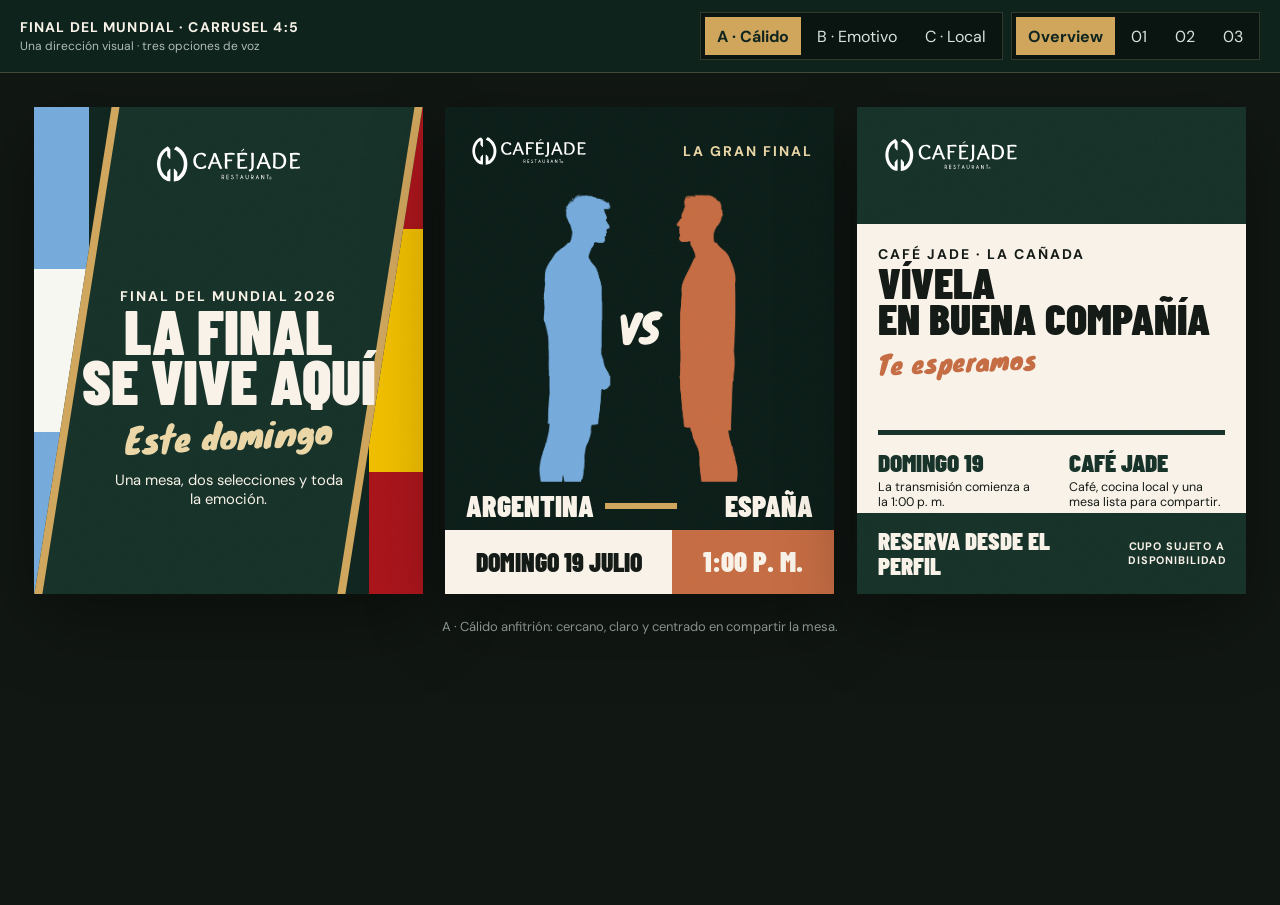
==== opendesign/mockups/mundial-final-argentina-espana/index.html @ 608eb957 "Add Cafe Jade World Cup final carousel" ====
<!DOCTYPE html>
<html lang="es">
<head>
  <meta charset="UTF-8" />
  <meta name="viewport" content="width=device-width, initial-scale=1.0" />
  <title>Café Jade — Final del Mundial</title>
  <link rel="icon" type="image/svg+xml" href="../../../favicon.svg" />
  <link rel="preconnect" href="https://fonts.googleapis.com" />
  <link rel="preconnect" href="https://fonts.gstatic.com" crossorigin />
  <link href="https://fonts.googleapis.com/css2?family=Barlow+Condensed:ital,wght@0,600;0,700;0,800;0,900;1,800&family=DM+Sans:wght@500;600;700&family=Knewave&display=swap" rel="stylesheet" />
  <link rel="stylesheet" href="../../design-systems/cafe-jade-campaigns/tokens/colors_and_type.css" />
  <style>
    * { box-sizing: border-box; }
    html { background: #111713; }
    body { margin: 0; color: #f8f2e8; background: #111713; font-family: var(--font-body); }
    button { font: inherit; }
    .review-bar {
      position: sticky;
      top: 0;
      z-index: 20;
      display: flex;
      align-items: center;
      justify-content: space-between;
      gap: 20px;
      min-height: 68px;
      padding: 12px 20px;
      background: rgba(16, 37, 31, 0.96);
      border-bottom: 1px solid rgba(234, 214, 166, 0.22);
      backdrop-filter: blur(14px);
    }
    .review-title { display: grid; gap: 2px; }
    .review-title strong { font-size: 14px; letter-spacing: 0.08em; text-transform: uppercase; }
    .review-title span { color: #aebcb4; font-size: 12px; }
    .controls { display: flex; align-items: center; justify-content: flex-end; gap: 8px; flex-wrap: wrap; }
    .control-group { display: flex; gap: 4px; padding: 4px; background: #0a1511; border: 1px solid rgba(234, 214, 166, 0.18); }
    .controls button {
      min-height: 38px;
      padding: 8px 12px;
      border: 0;
      color: #d8e1dc;
      background: transparent;
      cursor: pointer;
    }
    .controls button:hover { color: #fffaf4; background: #265241; }
    .controls button.is-active { color: #10251f; background: #d0a65d; font-weight: 700; }
    main { min-height: calc(100vh - 68px); padding: 34px; overflow: auto; }
    .stage { display: grid; grid-template-columns: repeat(3, minmax(280px, 1fr)); gap: 22px; max-width: 1360px; margin: 0 auto; }
    .stage[data-view="single"] { display: flex; justify-content: center; }
    .stage[data-view="single"] .slide { display: none; width: min(78vw, 720px); }
    .stage[data-view="single"] .slide.is-selected { display: block; }
    .slide {
      position: relative;
      isolation: isolate;
      container-type: inline-size;
      width: 100%;
      aspect-ratio: 4 / 5;
      overflow: hidden;
      background: var(--jade-950);
      box-shadow: 0 24px 70px rgba(0, 0, 0, 0.35);
    }
    .slide::after {
      content: "";
      position: absolute;
      inset: 0;
      z-index: 8;
      pointer-events: none;
      opacity: 0.14;
      background-image: url("data:image/svg+xml,%3Csvg viewBox='0 0 160 160' xmlns='http://www.w3.org/2000/svg'%3E%3Cfilter id='n'%3E%3CfeTurbulence type='fractalNoise' baseFrequency='.78' numOctaves='3' stitchTiles='stitch'/%3E%3C/filter%3E%3Crect width='100%25' height='100%25' filter='url(%23n)' opacity='.48'/%3E%3C/svg%3E");
      mix-blend-mode: soft-light;
    }
    .safe { position: absolute; inset: 5.5%; z-index: 4; }
    .brand-logo { display: block; width: 38%; min-width: 126px; height: auto; }
    .kicker { font-size: 3.6cqw; font-weight: 700; letter-spacing: 0.14em; text-transform: uppercase; }
    .display { margin: 0; font-family: var(--font-display); font-weight: 900; letter-spacing: 0; text-transform: uppercase; }
    .gesture { font-family: var(--font-gesture); font-weight: 400; letter-spacing: 0; }
    .rule { width: 72px; height: 6px; background: var(--gold-500); }

    .slide-1 { background: var(--jade-950); }
    .slide-1 .flag-edge { position: absolute; top: 0; bottom: 0; width: 14%; z-index: 1; }
    .slide-1 .flag-edge.arg { left: 0; background: repeating-linear-gradient(to bottom, #75aadb 0 33.33%, #f7f7f1 33.33% 66.66%, #75aadb 66.66% 100%); }
    .slide-1 .flag-edge.esp { right: 0; background: linear-gradient(to bottom, #aa151b 0 25%, #f1bf00 25% 75%, #aa151b 75% 100%); }
    .slide-1 .diagonal { position: absolute; inset: -8% 10%; z-index: 2; background: var(--jade-900); transform: skewX(-9deg); border-left: 8px solid var(--gold-500); border-right: 8px solid var(--gold-500); }
    .slide-1 .safe { display: flex; flex-direction: column; align-items: center; text-align: center; }
    .slide-1 .brand-logo { width: 46%; margin-top: 2%; }
    .slide-1 .copy { margin: auto 0 17%; }
    .slide-1 .display { font-size: 16cqw; line-height: 0.8; }
    .slide-1 .gesture { display: block; margin: 4% 0 1%; color: var(--gold-300); font-size: 8.8cqw; line-height: 1; transform: rotate(-3deg); }
    .slide-1 .subline { max-width: 74%; margin: 6% auto 0; font-size: 3.8cqw; line-height: 1.25; }
    body[data-tone="local"] .slide-1 .display { font-size: 14.8cqw; }

    .slide-2 { background: #0d1e19; }
    .slide-2 .topline { top: 5.5%; right: 5.5%; bottom: auto; left: 5.5%; display: flex; align-items: center; justify-content: space-between; height: 7%; }
    .slide-2 .brand-logo { width: 34%; }
    .slide-2 .match-label { color: var(--gold-300); }
    .match-stage { position: absolute; inset: 15% 0 23%; z-index: 2; overflow: hidden; }
    .silhouette {
      position: absolute;
      inset: 0;
      background: var(--argentina-blue);
      -webkit-mask: url("assets/photo-options/option-01-faceoff-cutout.png") center bottom / contain no-repeat;
      mask: url("assets/photo-options/option-01-faceoff-cutout.png") center bottom / contain no-repeat;
      filter: drop-shadow(0 0 5px rgba(208,166,93,0.42)) drop-shadow(0 16px 22px rgba(0,0,0,0.3));
    }
    .silhouette.argentina { clip-path: inset(0 50% 0 0); background: var(--argentina-blue); }
    .silhouette.espana { clip-path: inset(0 0 0 50%); background: var(--terracotta-500); }
    .versus { position: absolute; top: 49%; left: 50%; z-index: 4; color: var(--cream-100); font: 400 10cqw/1 var(--font-gesture); text-align: center; transform: translate(-50%, -50%) rotate(-5deg); }
    .teams { position: absolute; left: 0; right: 0; bottom: 13%; z-index: 5; display: grid; grid-template-columns: 1fr auto 1fr; align-items: center; gap: 3%; height: 10%; padding: 0 5.5%; background: #0d1e19; }
    .team { font: 900 7.6cqw/0.86 var(--font-display); text-transform: uppercase; }
    .team:last-child { text-align: right; }
    .date-strip { position: absolute; left: 0; right: 0; bottom: 0; z-index: 3; display: grid; grid-template-columns: 1.4fr 1fr; min-height: 13%; background: var(--cream-100); color: var(--ink-950); }
    .date-strip > div { display: flex; align-items: center; justify-content: center; padding: 3%; }
    .date-strip .date { font: 900 6.6cqw/0.9 var(--font-display); text-transform: uppercase; }
    .date-strip .time { color: var(--cream-100); background: var(--terracotta-500); font: 900 7.3cqw/0.9 var(--font-display); text-transform: uppercase; }

    .slide-3 { color: var(--ink-950); background: var(--cream-100); }
    .slide-3 .jade-band { position: absolute; inset: 0 0 auto; height: 24%; z-index: 1; background: var(--jade-900); }
    .slide-3 .brand-logo { position: relative; z-index: 4; width: 42%; }
    .slide-3 .copy { position: absolute; top: 28%; left: 5.5%; right: 5.5%; z-index: 4; }
    .slide-3 .display { max-width: 100%; font-size: 11.2cqw; line-height: 0.82; }
    body[data-tone="local"] .slide-3 .display { font-size: 8.6cqw; }
    .slide-3 .gesture { display: block; margin-top: 3%; color: var(--terracotta-500); font-size: 6.6cqw; line-height: 1; transform: rotate(-2deg); }
    .slide-3 .details { position: absolute; left: 5.5%; right: 5.5%; bottom: 17%; z-index: 4; display: grid; grid-template-columns: 1fr 1fr; gap: 10%; padding-top: 4%; border-top: 5px solid var(--jade-900); }
    .slide-3 .details strong { display: block; color: var(--jade-900); font: 900 6.5cqw/0.9 var(--font-display); text-transform: uppercase; }
    .slide-3 .details span { display: block; margin-top: 6px; font-size: 3.2cqw; line-height: 1.25; }
    .cta { position: absolute; left: 0; right: 0; bottom: 0; z-index: 4; display: flex; align-items: center; justify-content: space-between; min-height: 12%; padding: 4% 5.5%; color: var(--cream-100); background: var(--jade-900); }
    .cta strong { max-width: 64%; font: 900 6.4cqw/1 var(--font-display); text-transform: uppercase; }
    .cta span { max-width: 28%; font-size: 2.8cqw; font-weight: 700; letter-spacing: 0.08em; text-align: right; text-transform: uppercase; }
    .tone-note { max-width: 1360px; margin: 24px auto 0; color: #9ca9a2; font-size: 13px; text-align: center; }
    @media (max-width: 980px) {
      .review-bar { align-items: flex-start; flex-direction: column; }
      .controls { justify-content: flex-start; }
      main { padding: 20px; }
      .stage { grid-template-columns: 1fr; max-width: 620px; }
    }
  </style>
</head>
<body data-tone="warm">
  <header class="review-bar">
    <div class="review-title">
      <strong>Final del Mundial · Carrusel 4:5</strong>
      <span>Una dirección visual · tres opciones de voz</span>
    </div>
    <div class="controls">
      <div class="control-group" aria-label="Seleccionar voz">
        <button class="tone-button is-active" type="button" data-tone="warm">A · Cálido</button>
        <button class="tone-button" type="button" data-tone="bold">B · Emotivo</button>
        <button class="tone-button" type="button" data-tone="local">C · Local</button>
      </div>
      <div class="control-group" aria-label="Seleccionar vista">
        <button class="view-button is-active" type="button" data-view="overview">Overview</button>
        <button class="view-button" type="button" data-view="single" data-slide="1">01</button>
        <button class="view-button" type="button" data-view="single" data-slide="2">02</button>
        <button class="view-button" type="button" data-view="single" data-slide="3">03</button>
      </div>
    </div>
  </header>

  <main>
    <section class="stage" id="stage" data-view="overview">
      <article class="slide slide-1 is-selected" data-slide="1" data-export-width="1080" data-export-height="1350">
        <div class="flag-edge arg" aria-hidden="true"></div>
        <div class="flag-edge esp" aria-hidden="true"></div>
        <div class="diagonal" aria-hidden="true"></div>
        <div class="safe">
          <img class="brand-logo" src="../../design-systems/cafe-jade-campaigns/assets/logos/LogoCJ_Horizontal_Blanco.svg" alt="Café Jade Restaurant" />
          <div class="copy">
            <span class="kicker">Final del Mundial 2026</span>
            <h1 class="display" data-copy="slide1Title">LA FINAL<br />SE VIVE AQUÍ</h1>
            <span class="gesture" data-copy="slide1Gesture">Este domingo</span>
            <p class="subline" data-copy="slide1Body">Una mesa, dos selecciones y toda la emoción.</p>
          </div>
        </div>
      </article>

      <article class="slide slide-2" data-slide="2" data-export-width="1080" data-export-height="1350">
        <div class="safe topline">
          <img class="brand-logo" src="../../design-systems/cafe-jade-campaigns/assets/logos/LogoCJ_Horizontal_Blanco.svg" alt="Café Jade Restaurant" />
          <span class="kicker match-label">La gran final</span>
        </div>
        <div class="match-stage">
          <div class="silhouette argentina" role="img" aria-label="Silueta anónima de futbolista de Argentina"></div>
          <div class="versus">VS</div>
          <div class="silhouette espana" role="img" aria-label="Silueta anónima de futbolista de España"></div>
        </div>
        <div class="teams">
          <span class="team">ARGENTINA</span>
          <span class="rule" aria-hidden="true"></span>
          <span class="team">ESPAÑA</span>
        </div>
        <div class="date-strip">
          <div class="date">DOMINGO 19 JULIO</div>
          <div class="time">1:00 P. M.</div>
        </div>
      </article>

      <article class="slide slide-3" data-slide="3" data-export-width="1080" data-export-height="1350">
        <div class="jade-band" aria-hidden="true"></div>
        <div class="safe">
          <img class="brand-logo" src="../../design-systems/cafe-jade-campaigns/assets/logos/LogoCJ_Horizontal_Blanco.svg" alt="Café Jade Restaurant" />
        </div>
        <div class="copy">
          <span class="kicker">Café Jade · La Cañada</span>
          <h2 class="display" data-copy="slide3Title">VÍVELA<br />EN BUENA COMPAÑÍA</h2>
          <span class="gesture" data-copy="slide3Gesture">Te esperamos</span>
        </div>
        <div class="details">
          <div><strong>DOMINGO 19</strong><span>La transmisión comienza a la 1:00 p. m.</span></div>
          <div><strong>CAFÉ JADE</strong><span>Café, cocina local y una mesa lista para compartir.</span></div>
        </div>
        <div class="cta"><strong data-copy="cta">RESERVA DESDE EL PERFIL</strong><span>Cupo sujeto a disponibilidad</span></div>
      </article>
    </section>
    <p class="tone-note" id="toneNote">A · Cálido anfitrión: cercano, claro y centrado en compartir la mesa.</p>
  </main>

  <script>
    const copyByTone = {
      warm: {
        slide1Title: "LA FINAL<br />SE VIVE AQUÍ",
        slide1Gesture: "Este domingo",
        slide1Body: "Una mesa, dos selecciones y toda la emoción.",
        slide3Title: "VÍVELA<br />EN BUENA COMPAÑÍA",
        slide3Gesture: "Te esperamos",
        cta: "RESERVA DESDE EL PERFIL",
        note: "A · Cálido anfitrión: cercano, claro y centrado en compartir la mesa."
      },
      bold: {
        slide1Title: "SE JUEGA<br />LA GLORIA",
        slide1Gesture: "La final del mundo",
        slide1Body: "Noventa minutos. Dos campeones. Una sola copa.",
        slide3Title: "UNA FINAL ASÍ<br />SE VIVE JUNTOS",
        slide3Gesture: "Siente cada jugada",
        cta: "APARTA TU MESA",
        note: "B · Emotivo: más tensión deportiva y un llamado directo, sin caer en gritos ni clichés."
      },
      local: {
        slide1Title: "LA FINAL LLEGA<br />A LA CAÑADA",
        slide1Gesture: "Nos vemos en Jade",
        slide1Body: "El partido más esperado, con sabor de Chiapas.",
        slide3Title: "VEN POR EL PARTIDO<br />QUÉDATE POR LA SOBREMESA",
        slide3Gesture: "Aquí se comparte",
        cta: "RESERVA DESDE EL PERFIL",
        note: "C · Local: conecta el partido con La Cañada, la cocina y la sobremesa de Café Jade."
      }
    };
    const stage = document.getElementById("stage");
    const toneNote = document.getElementById("toneNote");
    document.querySelectorAll(".tone-button").forEach((button) => {
      button.addEventListener("click", () => {
        const tone = copyByTone[button.dataset.tone];
        document.body.dataset.tone = button.dataset.tone;
        document.querySelectorAll(".tone-button").forEach((item) => item.classList.toggle("is-active", item === button));
        document.querySelectorAll("[data-copy]").forEach((node) => { node.innerHTML = tone[node.dataset.copy]; });
        toneNote.textContent = tone.note;
      });
    });
    document.querySelectorAll(".view-button").forEach((button) => {
      button.addEventListener("click", () => {
        document.querySelectorAll(".view-button").forEach((item) => item.classList.toggle("is-active", item === button));
        stage.dataset.view = button.dataset.view;
        if (button.dataset.slide) {
          document.querySelectorAll(".slide").forEach((slide) => slide.classList.toggle("is-selected", slide.dataset.slide === button.dataset.slide));
        }
      });
    });
  </script>
</body>
</html>
---- opendesign/design-systems/cafe-jade-campaigns/tokens/colors_and_type.css ----
:root {
  --jade-950: #10251f;
  --jade-900: #173229;
  --jade-700: #265241;
  --jade-500: #3f735d;
  --cream-100: #f8f2e8;
  --paper-50: #fffaf4;
  --gold-500: #d0a65d;
  --gold-300: #ead6a6;
  --terracotta-500: #c56c43;
  --ink-950: #141a16;
  --argentina-blue: #75aadb;
  --spain-red: #aa151b;
  --spain-yellow: #f1bf00;
  --font-display: "Barlow Condensed", "Arial Narrow", sans-serif;
  --font-gesture: "Knewave", "Arial Black", sans-serif;
  --font-body: "DM Sans", sans-serif;
  --weight-heavy: 900;
  --weight-bold: 700;
  --surface-primary: var(--jade-950);
  --surface-paper: var(--cream-100);
  --text-primary: var(--paper-50);
  --text-dark: var(--ink-950);
  --accent-primary: var(--gold-500);
  --accent-warm: var(--terracotta-500);
  --h1: 9.5rem/0.82 var(--font-display);
  --h2: 5.5rem/0.9 var(--font-display);
  --body: 2rem/1.25 var(--font-body);
  --caption: 1.35rem/1.2 var(--font-body);
}
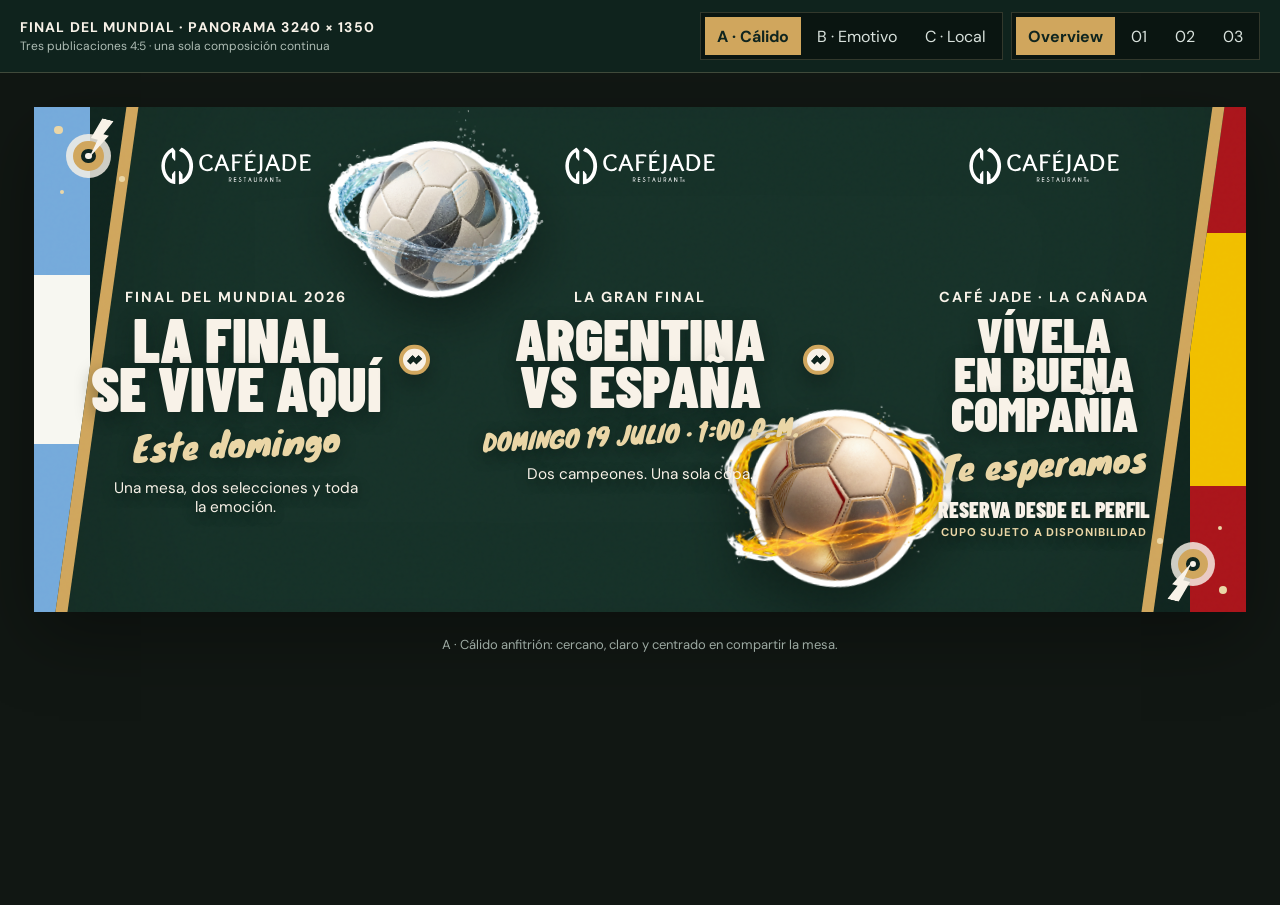
==== commit bd33c3a5: "Redesign World Cup carousel as panorama" ====
--- a/opendesign/mockups/mundial-final-argentina-espana/index.html
+++ b/opendesign/mockups/mundial-final-argentina-espana/index.html
@@ -12,8 +12,9 @@
   <style>
     * { box-sizing: border-box; }
     html { background: #111713; }
-    body { margin: 0; color: #f8f2e8; background: #111713; font-family: var(--font-body); }
+    body { margin: 0; color: var(--cream-100); background: #111713; font-family: var(--font-body); }
     button { font: inherit; }
+
     .review-bar {
       position: sticky;
       top: 0;
@@ -33,112 +34,133 @@
     .review-title span { color: #aebcb4; font-size: 12px; }
     .controls { display: flex; align-items: center; justify-content: flex-end; gap: 8px; flex-wrap: wrap; }
     .control-group { display: flex; gap: 4px; padding: 4px; background: #0a1511; border: 1px solid rgba(234, 214, 166, 0.18); }
-    .controls button {
-      min-height: 38px;
-      padding: 8px 12px;
-      border: 0;
-      color: #d8e1dc;
-      background: transparent;
-      cursor: pointer;
-    }
-    .controls button:hover { color: #fffaf4; background: #265241; }
-    .controls button.is-active { color: #10251f; background: #d0a65d; font-weight: 700; }
+    .controls button { min-height: 38px; padding: 8px 12px; border: 0; color: #d8e1dc; background: transparent; cursor: pointer; }
+    .controls button:hover { color: #fffaf4; background: var(--jade-700); }
+    .controls button.is-active { color: var(--jade-950); background: var(--gold-500); font-weight: 700; }
+
     main { min-height: calc(100vh - 68px); padding: 34px; overflow: auto; }
-    .stage { display: grid; grid-template-columns: repeat(3, minmax(280px, 1fr)); gap: 22px; max-width: 1360px; margin: 0 auto; }
-    .stage[data-view="single"] { display: flex; justify-content: center; }
-    .stage[data-view="single"] .slide { display: none; width: min(78vw, 720px); }
-    .stage[data-view="single"] .slide.is-selected { display: block; }
-    .slide {
+    .stage { width: 100%; max-width: 1620px; margin: 0 auto; overflow: hidden; box-shadow: 0 24px 70px rgba(0, 0, 0, 0.35); }
+    .stage[data-view="overview"] { aspect-ratio: 12 / 5; }
+    .stage[data-view="single"] { width: min(78vw, 720px); aspect-ratio: 4 / 5; }
+    .panorama {
       position: relative;
       isolation: isolate;
-      container-type: inline-size;
+      display: grid;
+      grid-template-columns: repeat(3, 1fr);
       width: 100%;
-      aspect-ratio: 4 / 5;
+      aspect-ratio: 12 / 5;
       overflow: hidden;
       background: var(--jade-950);
-      box-shadow: 0 24px 70px rgba(0, 0, 0, 0.35);
-    }
-    .slide::after {
+      transition: transform 260ms ease;
+    }
+    .stage[data-view="single"] .panorama { width: 300%; }
+    .stage[data-view="single"][data-selected="1"] .panorama { transform: translateX(0); }
+    .stage[data-view="single"][data-selected="2"] .panorama { transform: translateX(-33.333333%); }
+    .stage[data-view="single"][data-selected="3"] .panorama { transform: translateX(-66.666667%); }
+
+    .panorama::after {
       content: "";
       position: absolute;
       inset: 0;
       z-index: 8;
       pointer-events: none;
-      opacity: 0.14;
+      opacity: 0.12;
       background-image: url("data:image/svg+xml,%3Csvg viewBox='0 0 160 160' xmlns='http://www.w3.org/2000/svg'%3E%3Cfilter id='n'%3E%3CfeTurbulence type='fractalNoise' baseFrequency='.78' numOctaves='3' stitchTiles='stitch'/%3E%3C/filter%3E%3Crect width='100%25' height='100%25' filter='url(%23n)' opacity='.48'/%3E%3C/svg%3E");
       mix-blend-mode: soft-light;
     }
-    .safe { position: absolute; inset: 5.5%; z-index: 4; }
-    .brand-logo { display: block; width: 38%; min-width: 126px; height: auto; }
-    .kicker { font-size: 3.6cqw; font-weight: 700; letter-spacing: 0.14em; text-transform: uppercase; }
-    .display { margin: 0; font-family: var(--font-display); font-weight: 900; letter-spacing: 0; text-transform: uppercase; }
-    .gesture { font-family: var(--font-gesture); font-weight: 400; letter-spacing: 0; }
-    .rule { width: 72px; height: 6px; background: var(--gold-500); }
-
-    .slide-1 { background: var(--jade-950); }
-    .slide-1 .flag-edge { position: absolute; top: 0; bottom: 0; width: 14%; z-index: 1; }
-    .slide-1 .flag-edge.arg { left: 0; background: repeating-linear-gradient(to bottom, #75aadb 0 33.33%, #f7f7f1 33.33% 66.66%, #75aadb 66.66% 100%); }
-    .slide-1 .flag-edge.esp { right: 0; background: linear-gradient(to bottom, #aa151b 0 25%, #f1bf00 25% 75%, #aa151b 75% 100%); }
-    .slide-1 .diagonal { position: absolute; inset: -8% 10%; z-index: 2; background: var(--jade-900); transform: skewX(-9deg); border-left: 8px solid var(--gold-500); border-right: 8px solid var(--gold-500); }
-    .slide-1 .safe { display: flex; flex-direction: column; align-items: center; text-align: center; }
-    .slide-1 .brand-logo { width: 46%; margin-top: 2%; }
-    .slide-1 .copy { margin: auto 0 17%; }
-    .slide-1 .display { font-size: 16cqw; line-height: 0.8; }
-    .slide-1 .gesture { display: block; margin: 4% 0 1%; color: var(--gold-300); font-size: 8.8cqw; line-height: 1; transform: rotate(-3deg); }
-    .slide-1 .subline { max-width: 74%; margin: 6% auto 0; font-size: 3.8cqw; line-height: 1.25; }
-    body[data-tone="local"] .slide-1 .display { font-size: 14.8cqw; }
-
-    .slide-2 { background: #0d1e19; }
-    .slide-2 .topline { top: 5.5%; right: 5.5%; bottom: auto; left: 5.5%; display: flex; align-items: center; justify-content: space-between; height: 7%; }
-    .slide-2 .brand-logo { width: 34%; }
-    .slide-2 .match-label { color: var(--gold-300); }
-    .match-stage { position: absolute; inset: 15% 0 23%; z-index: 2; overflow: hidden; }
-    .silhouette {
-      position: absolute;
-      inset: 0;
-      background: var(--argentina-blue);
-      -webkit-mask: url("assets/photo-options/option-01-faceoff-cutout.png") center bottom / contain no-repeat;
-      mask: url("assets/photo-options/option-01-faceoff-cutout.png") center bottom / contain no-repeat;
-      filter: drop-shadow(0 0 5px rgba(208,166,93,0.42)) drop-shadow(0 16px 22px rgba(0,0,0,0.3));
-    }
-    .silhouette.argentina { clip-path: inset(0 50% 0 0); background: var(--argentina-blue); }
-    .silhouette.espana { clip-path: inset(0 0 0 50%); background: var(--terracotta-500); }
-    .versus { position: absolute; top: 49%; left: 50%; z-index: 4; color: var(--cream-100); font: 400 10cqw/1 var(--font-gesture); text-align: center; transform: translate(-50%, -50%) rotate(-5deg); }
-    .teams { position: absolute; left: 0; right: 0; bottom: 13%; z-index: 5; display: grid; grid-template-columns: 1fr auto 1fr; align-items: center; gap: 3%; height: 10%; padding: 0 5.5%; background: #0d1e19; }
-    .team { font: 900 7.6cqw/0.86 var(--font-display); text-transform: uppercase; }
-    .team:last-child { text-align: right; }
-    .date-strip { position: absolute; left: 0; right: 0; bottom: 0; z-index: 3; display: grid; grid-template-columns: 1.4fr 1fr; min-height: 13%; background: var(--cream-100); color: var(--ink-950); }
-    .date-strip > div { display: flex; align-items: center; justify-content: center; padding: 3%; }
-    .date-strip .date { font: 900 6.6cqw/0.9 var(--font-display); text-transform: uppercase; }
-    .date-strip .time { color: var(--cream-100); background: var(--terracotta-500); font: 900 7.3cqw/0.9 var(--font-display); text-transform: uppercase; }
-
-    .slide-3 { color: var(--ink-950); background: var(--cream-100); }
-    .slide-3 .jade-band { position: absolute; inset: 0 0 auto; height: 24%; z-index: 1; background: var(--jade-900); }
-    .slide-3 .brand-logo { position: relative; z-index: 4; width: 42%; }
-    .slide-3 .copy { position: absolute; top: 28%; left: 5.5%; right: 5.5%; z-index: 4; }
-    .slide-3 .display { max-width: 100%; font-size: 11.2cqw; line-height: 0.82; }
-    body[data-tone="local"] .slide-3 .display { font-size: 8.6cqw; }
-    .slide-3 .gesture { display: block; margin-top: 3%; color: var(--terracotta-500); font-size: 6.6cqw; line-height: 1; transform: rotate(-2deg); }
-    .slide-3 .details { position: absolute; left: 5.5%; right: 5.5%; bottom: 17%; z-index: 4; display: grid; grid-template-columns: 1fr 1fr; gap: 10%; padding-top: 4%; border-top: 5px solid var(--jade-900); }
-    .slide-3 .details strong { display: block; color: var(--jade-900); font: 900 6.5cqw/0.9 var(--font-display); text-transform: uppercase; }
-    .slide-3 .details span { display: block; margin-top: 6px; font-size: 3.2cqw; line-height: 1.25; }
-    .cta { position: absolute; left: 0; right: 0; bottom: 0; z-index: 4; display: flex; align-items: center; justify-content: space-between; min-height: 12%; padding: 4% 5.5%; color: var(--cream-100); background: var(--jade-900); }
-    .cta strong { max-width: 64%; font: 900 6.4cqw/1 var(--font-display); text-transform: uppercase; }
-    .cta span { max-width: 28%; font-size: 2.8cqw; font-weight: 700; letter-spacing: 0.08em; text-align: right; text-transform: uppercase; }
-    .tone-note { max-width: 1360px; margin: 24px auto 0; color: #9ca9a2; font-size: 13px; text-align: center; }
+    .flag-edge { position: absolute; top: 0; bottom: 0; z-index: 0; width: 4.6%; }
+    .flag-edge.argentina { left: 0; background: repeating-linear-gradient(to bottom, var(--argentina-blue) 0 33.33%, #f7f7f1 33.33% 66.66%, var(--argentina-blue) 66.66% 100%); }
+    .flag-edge.spain { right: 0; background: linear-gradient(to bottom, var(--spain-red) 0 25%, var(--spain-yellow) 25% 75%, var(--spain-red) 75% 100%); }
+    .diagonal-field {
+      position: absolute;
+      inset: -12% 4.7%;
+      z-index: 1;
+      background: var(--jade-900);
+      border-right: 12px solid var(--gold-500);
+      border-left: 12px solid var(--gold-500);
+      transform: skewX(-8deg);
+      box-shadow: inset 0 0 160px rgba(0, 0, 0, 0.16);
+    }
+    .ball-asset {
+      --sticker-stroke: 10px;
+      position: absolute;
+      z-index: 3;
+      aspect-ratio: 1;
+      pointer-events: none;
+      filter: drop-shadow(0 24px 24px rgba(0, 0, 0, 0.34));
+    }
+    .ball-asset::before {
+      content: "";
+      position: absolute;
+      inset: calc(-1 * var(--sticker-stroke));
+      z-index: -1;
+      background: var(--asset) center / contain no-repeat;
+      filter: brightness(0) saturate(0) invert(1);
+    }
+    .ball-asset img { display: block; width: 100%; height: 100%; object-fit: contain; }
+    .ball-water { --asset: url("assets/panorama/ball-water-argentina-cutout.png"); top: 0.5%; left: 23.8%; width: 18.5%; transform: rotate(-8deg); }
+    .ball-fire { --asset: url("assets/panorama/ball-fire-spain-cutout-clean.png"); right: 23.7%; bottom: -2.5%; width: 20.5%; transform: rotate(8deg); }
+
+    .electric-node { position: absolute; z-index: 4; width: 6.6%; aspect-ratio: 1; pointer-events: none; }
+    .node-start { top: 1.8%; left: 1.2%; }
+    .node-end { right: 1.1%; bottom: 1.6%; transform: rotate(180deg); }
+    .node-core { position: absolute; top: 31%; left: 31%; width: 38%; aspect-ratio: 1; border: 8px solid var(--gold-500); border-radius: 50%; background: var(--jade-950); box-shadow: 0 0 0 7px rgba(248, 242, 232, 0.82); }
+    .node-core::after { content: ""; position: absolute; inset: 27%; border-radius: 50%; background: var(--cream-100); }
+    .bolt { position: absolute; top: 2%; left: 51%; width: 25%; height: 52%; background: var(--cream-100); clip-path: polygon(42% 0, 100% 0, 66% 37%, 94% 37%, 25% 100%, 45% 53%, 10% 53%); transform: rotate(14deg); }
+    .spark { position: absolute; width: 11%; aspect-ratio: 1; border-radius: 50%; background: var(--gold-300); }
+    .spark.one { top: 12%; left: 7%; }
+    .spark.two { right: 5%; bottom: 18%; width: 7%; }
+    .spark.three { left: 14%; bottom: 3%; width: 5%; }
+
+    .slide { position: relative; z-index: 5; container-type: inline-size; aspect-ratio: 4 / 5; overflow: visible; }
+    .story-frame { position: absolute; inset: 5.5%; z-index: 5; text-align: center; }
+    .brand-logo { display: block; width: 46%; min-width: 126px; height: auto; margin: 2% auto 0; }
+    .copy { position: absolute; top: 34%; right: 3%; left: 3%; }
+    .kicker { display: block; font-size: 3.6cqw; font-weight: 700; letter-spacing: 0.14em; text-transform: uppercase; }
+    .display { margin: 2.2% 0 0; font-family: var(--font-display); font-size: 15.2cqw; font-weight: 900; line-height: 0.8; letter-spacing: 0; text-transform: uppercase; text-wrap: balance; text-shadow: 0 5px 18px rgba(8, 20, 16, 0.42); }
+    .gesture { display: block; margin-top: 4.2%; color: var(--gold-300); font-family: var(--font-gesture); font-size: 8.4cqw; font-weight: 400; line-height: 1; letter-spacing: 0; transform: rotate(-3deg); text-shadow: 0 4px 16px rgba(8, 20, 16, 0.45); }
+    .subline { max-width: 74%; margin: 5.5% auto 0; font-size: 3.8cqw; line-height: 1.25; text-shadow: 0 3px 12px rgba(8, 20, 16, 0.58); }
+    .slide-2 .display { font-size: 14.6cqw; }
+    .slide-2 .gesture { font-size: 5.8cqw; }
+    .slide-3 .display { font-size: 12.2cqw; }
+    .slide-3 .subline strong { display: block; color: var(--cream-100); font: 900 5.4cqw/1 var(--font-display); text-transform: uppercase; }
+    .slide-3 .subline span { display: block; margin-top: 2%; color: var(--gold-300); font-size: 2.8cqw; font-weight: 700; letter-spacing: 0.08em; text-transform: uppercase; }
+    body[data-tone="local"] .slide-1 .display { font-size: 14.5cqw; }
+    body[data-tone="local"] .slide-3 .display { font-size: 9.8cqw; }
+
+    .continuation-cue {
+      position: absolute;
+      top: 50%;
+      right: 2.1%;
+      z-index: 7;
+      display: flex;
+      align-items: center;
+      justify-content: center;
+      gap: 1px;
+      width: 7.5%;
+      aspect-ratio: 1;
+      border: 4px solid var(--gold-500);
+      border-radius: 50%;
+      background: var(--cream-100);
+      box-shadow: 0 10px 22px rgba(0, 0, 0, 0.28);
+      transform: translateY(-50%);
+    }
+    .continuation-cue span { width: 20%; height: 36%; border-top: 5px solid var(--jade-950); border-right: 5px solid var(--jade-950); transform: rotate(45deg); }
+
+    .tone-note { max-width: 1620px; margin: 24px auto 0; color: #9ca9a2; font-size: 13px; text-align: center; }
     @media (max-width: 980px) {
       .review-bar { align-items: flex-start; flex-direction: column; }
       .controls { justify-content: flex-start; }
       main { padding: 20px; }
-      .stage { grid-template-columns: 1fr; max-width: 620px; }
+      .stage[data-view="overview"] { min-width: 900px; }
     }
   </style>
 </head>
 <body data-tone="warm">
   <header class="review-bar">
     <div class="review-title">
-      <strong>Final del Mundial · Carrusel 4:5</strong>
-      <span>Una dirección visual · tres opciones de voz</span>
+      <strong>Final del Mundial · Panorama 3240 × 1350</strong>
+      <span>Tres publicaciones 4:5 · una sola composición continua</span>
     </div>
     <div class="controls">
       <div class="control-group" aria-label="Seleccionar voz">
@@ -156,59 +178,63 @@
   </header>
 
   <main>
-    <section class="stage" id="stage" data-view="overview">
-      <article class="slide slide-1 is-selected" data-slide="1" data-export-width="1080" data-export-height="1350">
-        <div class="flag-edge arg" aria-hidden="true"></div>
-        <div class="flag-edge esp" aria-hidden="true"></div>
-        <div class="diagonal" aria-hidden="true"></div>
-        <div class="safe">
-          <img class="brand-logo" src="../../design-systems/cafe-jade-campaigns/assets/logos/LogoCJ_Horizontal_Blanco.svg" alt="Café Jade Restaurant" />
-          <div class="copy">
-            <span class="kicker">Final del Mundial 2026</span>
-            <h1 class="display" data-copy="slide1Title">LA FINAL<br />SE VIVE AQUÍ</h1>
-            <span class="gesture" data-copy="slide1Gesture">Este domingo</span>
-            <p class="subline" data-copy="slide1Body">Una mesa, dos selecciones y toda la emoción.</p>
+    <section class="stage" id="stage" data-view="overview" data-selected="1">
+      <div class="panorama" id="panorama" data-export-width="3240" data-export-height="1350">
+        <div class="flag-edge argentina" aria-hidden="true"></div>
+        <div class="flag-edge spain" aria-hidden="true"></div>
+        <div class="diagonal-field" aria-hidden="true"></div>
+        <div class="ball-asset ball-water" role="img" aria-label="Balón celeste y blanco rodeado de agua, con contorno blanco tipo sticker">
+          <img src="assets/panorama/ball-water-argentina-cutout.png" alt="" />
+        </div>
+        <div class="ball-asset ball-fire" role="img" aria-label="Balón rojo y dorado rodeado de fuego, con contorno blanco tipo sticker">
+          <img src="assets/panorama/ball-fire-spain-cutout-clean.png" alt="" />
+        </div>
+
+        <div class="electric-node node-start" aria-hidden="true">
+          <span class="node-core"></span><span class="bolt"></span><span class="spark one"></span><span class="spark two"></span><span class="spark three"></span>
+        </div>
+        <div class="electric-node node-end" aria-hidden="true">
+          <span class="node-core"></span><span class="bolt"></span><span class="spark one"></span><span class="spark two"></span><span class="spark three"></span>
+        </div>
+
+        <article class="slide slide-1 is-selected" data-slide="1" data-export-width="1080" data-export-height="1350">
+          <div class="story-frame">
+            <img class="brand-logo" src="../../design-systems/cafe-jade-campaigns/assets/logos/LogoCJ_Horizontal_Blanco.svg" alt="Café Jade Restaurant" />
+            <div class="copy">
+              <span class="kicker">Final del Mundial 2026</span>
+              <h1 class="display" data-copy="slide1Title">LA FINAL<br />SE VIVE AQUÍ</h1>
+              <span class="gesture" data-copy="slide1Gesture">Este domingo</span>
+              <p class="subline" data-copy="slide1Body">Una mesa, dos selecciones y toda la emoción.</p>
+            </div>
           </div>
-        </div>
-      </article>
-
-      <article class="slide slide-2" data-slide="2" data-export-width="1080" data-export-height="1350">
-        <div class="safe topline">
-          <img class="brand-logo" src="../../design-systems/cafe-jade-campaigns/assets/logos/LogoCJ_Horizontal_Blanco.svg" alt="Café Jade Restaurant" />
-          <span class="kicker match-label">La gran final</span>
-        </div>
-        <div class="match-stage">
-          <div class="silhouette argentina" role="img" aria-label="Silueta anónima de futbolista de Argentina"></div>
-          <div class="versus">VS</div>
-          <div class="silhouette espana" role="img" aria-label="Silueta anónima de futbolista de España"></div>
-        </div>
-        <div class="teams">
-          <span class="team">ARGENTINA</span>
-          <span class="rule" aria-hidden="true"></span>
-          <span class="team">ESPAÑA</span>
-        </div>
-        <div class="date-strip">
-          <div class="date">DOMINGO 19 JULIO</div>
-          <div class="time">1:00 P. M.</div>
-        </div>
-      </article>
-
-      <article class="slide slide-3" data-slide="3" data-export-width="1080" data-export-height="1350">
-        <div class="jade-band" aria-hidden="true"></div>
-        <div class="safe">
-          <img class="brand-logo" src="../../design-systems/cafe-jade-campaigns/assets/logos/LogoCJ_Horizontal_Blanco.svg" alt="Café Jade Restaurant" />
-        </div>
-        <div class="copy">
-          <span class="kicker">Café Jade · La Cañada</span>
-          <h2 class="display" data-copy="slide3Title">VÍVELA<br />EN BUENA COMPAÑÍA</h2>
-          <span class="gesture" data-copy="slide3Gesture">Te esperamos</span>
-        </div>
-        <div class="details">
-          <div><strong>DOMINGO 19</strong><span>La transmisión comienza a la 1:00 p. m.</span></div>
-          <div><strong>CAFÉ JADE</strong><span>Café, cocina local y una mesa lista para compartir.</span></div>
-        </div>
-        <div class="cta"><strong data-copy="cta">RESERVA DESDE EL PERFIL</strong><span>Cupo sujeto a disponibilidad</span></div>
-      </article>
+          <div class="continuation-cue" aria-hidden="true"><span></span><span></span></div>
+        </article>
+
+        <article class="slide slide-2" data-slide="2" data-export-width="1080" data-export-height="1350">
+          <div class="story-frame">
+            <img class="brand-logo" src="../../design-systems/cafe-jade-campaigns/assets/logos/LogoCJ_Horizontal_Blanco.svg" alt="Café Jade Restaurant" />
+            <div class="copy">
+              <span class="kicker">La gran final</span>
+              <h2 class="display" data-copy="slide2Title">ARGENTINA<br />VS ESPAÑA</h2>
+              <span class="gesture" data-copy="slide2Gesture">DOMINGO 19 JULIO · 1:00 P. M.</span>
+              <p class="subline" data-copy="slide2Body">Dos campeones. Una sola copa.</p>
+            </div>
+          </div>
+          <div class="continuation-cue" aria-hidden="true"><span></span><span></span></div>
+        </article>
+
+        <article class="slide slide-3" data-slide="3" data-export-width="1080" data-export-height="1350">
+          <div class="story-frame">
+            <img class="brand-logo" src="../../design-systems/cafe-jade-campaigns/assets/logos/LogoCJ_Horizontal_Blanco.svg" alt="Café Jade Restaurant" />
+            <div class="copy">
+              <span class="kicker">Café Jade · La Cañada</span>
+              <h2 class="display" data-copy="slide3Title">VÍVELA<br />EN BUENA COMPAÑÍA</h2>
+              <span class="gesture" data-copy="slide3Gesture">Te esperamos</span>
+              <p class="subline"><strong data-copy="cta">RESERVA DESDE EL PERFIL</strong><span>Cupo sujeto a disponibilidad</span></p>
+            </div>
+          </div>
+        </article>
+      </div>
     </section>
     <p class="tone-note" id="toneNote">A · Cálido anfitrión: cercano, claro y centrado en compartir la mesa.</p>
   </main>
@@ -219,6 +245,9 @@
         slide1Title: "LA FINAL<br />SE VIVE AQUÍ",
         slide1Gesture: "Este domingo",
         slide1Body: "Una mesa, dos selecciones y toda la emoción.",
+        slide2Title: "ARGENTINA<br />VS ESPAÑA",
+        slide2Gesture: "DOMINGO 19 JULIO · 1:00 P. M.",
+        slide2Body: "Dos campeones. Una sola copa.",
         slide3Title: "VÍVELA<br />EN BUENA COMPAÑÍA",
         slide3Gesture: "Te esperamos",
         cta: "RESERVA DESDE EL PERFIL",
@@ -228,21 +257,28 @@
         slide1Title: "SE JUEGA<br />LA GLORIA",
         slide1Gesture: "La final del mundo",
         slide1Body: "Noventa minutos. Dos campeones. Una sola copa.",
+        slide2Title: "ARGENTINA<br />VS ESPAÑA",
+        slide2Gesture: "DOMINGO 19 JULIO · 1:00 P. M.",
+        slide2Body: "Todo se decide aquí.",
         slide3Title: "UNA FINAL ASÍ<br />SE VIVE JUNTOS",
         slide3Gesture: "Siente cada jugada",
         cta: "APARTA TU MESA",
-        note: "B · Emotivo: más tensión deportiva y un llamado directo, sin caer en gritos ni clichés."
+        note: "B · Emotivo: tensión deportiva y un llamado directo, sin caer en gritos ni clichés."
       },
       local: {
         slide1Title: "LA FINAL LLEGA<br />A LA CAÑADA",
         slide1Gesture: "Nos vemos en Jade",
         slide1Body: "El partido más esperado, con sabor de Chiapas.",
+        slide2Title: "ARGENTINA<br />VS ESPAÑA",
+        slide2Gesture: "DOMINGO 19 JULIO · 1:00 P. M.",
+        slide2Body: "Una gran final en nuestra mesa.",
         slide3Title: "VEN POR EL PARTIDO<br />QUÉDATE POR LA SOBREMESA",
         slide3Gesture: "Aquí se comparte",
         cta: "RESERVA DESDE EL PERFIL",
         note: "C · Local: conecta el partido con La Cañada, la cocina y la sobremesa de Café Jade."
       }
     };
+
     const stage = document.getElementById("stage");
     const toneNote = document.getElementById("toneNote");
     document.querySelectorAll(".tone-button").forEach((button) => {
@@ -258,9 +294,7 @@
       button.addEventListener("click", () => {
         document.querySelectorAll(".view-button").forEach((item) => item.classList.toggle("is-active", item === button));
         stage.dataset.view = button.dataset.view;
-        if (button.dataset.slide) {
-          document.querySelectorAll(".slide").forEach((slide) => slide.classList.toggle("is-selected", slide.dataset.slide === button.dataset.slide));
-        }
+        if (button.dataset.slide) stage.dataset.selected = button.dataset.slide;
       });
     });
   </script>
